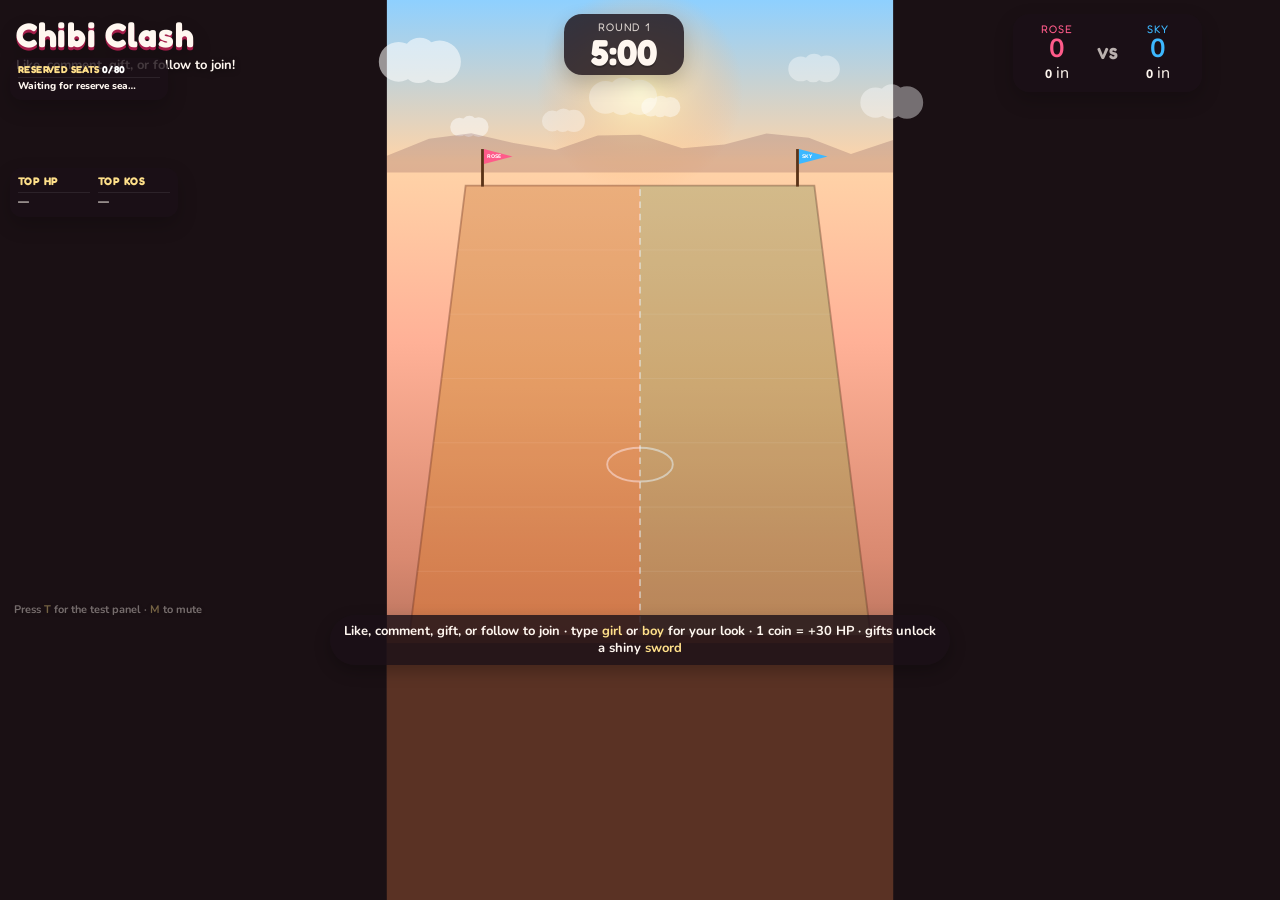
==== index.html @ cfa43401 "Add Chibi Clash static game at the repository root. Unpacked the finished browser game so index.html" ====
<!DOCTYPE html>
<html lang="en">
  <head>
    <meta charset="UTF-8" />
    <meta name="viewport" content="width=device-width, initial-scale=1" />
    <title>Chibi Clash — TikTok LIVE Arena</title>
    <link rel="preconnect" href="https://fonts.googleapis.com" />
    <link rel="preconnect" href="https://fonts.gstatic.com" crossorigin />
    <link href="https://fonts.googleapis.com/css2?family=Fredoka:wght@500;600;700&family=Nunito:wght@600;700;800&display=swap" rel="stylesheet" />
    <link rel="stylesheet" href="css/style.css" />
  </head>
  <body>
    <canvas id="game" aria-label="Chibi Clash arena"></canvas>

    <div id="hud">
      <header class="topbar">
        <div class="brand">
          <h1>Chibi Clash</h1>
          <p id="ticker">Like, comment, gift, or follow to join!</p>
        </div>
        <div class="timer-wrap">
          <div class="timer-label" id="timer-label">Round 1</div>
          <div class="timer" id="timer">5:00</div>
        </div>
        <div class="scores">
          <div class="score rose">
            <span class="label">Rose</span>
            <strong id="score-rose">0</strong>
            <em id="count-rose">0</em> in
          </div>
          <div class="vs">VS</div>
          <div class="score sky">
            <span class="label">Sky</span>
            <strong id="score-sky">0</strong>
            <em id="count-sky">0</em> in
          </div>
        </div>
      </header>

      <div class="sidecards">
      <aside class="leaderboard" id="leaderboard">
        <div class="lb-col">
          <h3>Top HP</h3>
          <ol id="lb-hp"></ol>
        </div>
        <div class="lb-col">
          <h3>Top KOs</h3>
          <ol id="lb-kos"></ol>
        </div>
      </aside>

      <aside class="queue-panel" id="queue-panel">
        <h3>Reserved seats <span id="queue-count">0/80</span></h3>
        <ol id="queue-names"></ol>
        <p class="seats-full" id="seats-full" hidden>Seats are full — thanks for watching! Please try again next round.</p>
      </aside>
      </div>

      <div class="howto">
        Like, comment, gift, or follow to join · type <b>girl</b> or <b>boy</b> for your look ·
        1 coin = +30 HP · gifts unlock a shiny <b>sword</b>
      </div>
      <div class="hotkey-hint">Press <b>T</b> for the test panel · <b>M</b> to mute</div>
    </div>

    <div id="winner" class="winner" hidden>
      <div class="winner-card">
        <p class="winner-kicker" id="winner-kicker">Round 1</p>
        <h2 id="winner-title">Rose wins!</h2>
        <p class="winner-reason" id="winner-reason">most survivors</p>
        <p class="winner-mvp" id="winner-mvp"></p>
        <p class="winner-next" id="winner-next">Next round in 8…</p>
      </div>
    </div>

    <aside id="panel" class="panel" hidden>
      <h2>Test / simulator</h2>
      <p class="ws-row">
        <span id="ws-status" data-state="idle">Connecting to TikFinity…</span>
      </p>

      <label class="row">
        <span>Volume</span>
        <input id="volume" type="range" min="0" max="100" value="70" />
      </label>
      <label class="row check">
        <input id="mute" type="checkbox" />
        <span>Mute sounds (M)</span>
      </label>

      <div class="btn-row">
        <button id="btn-sim-like" type="button">Fake like</button>
        <button id="btn-sim-follow" type="button">Fake follow</button>
      </div>
      <div class="btn-row">
        <button id="btn-sim-girl" type="button">Comment “girl”</button>
        <button id="btn-sim-boy" type="button">Comment “boy”</button>
      </div>
      <div class="btn-row">
        <button id="btn-sim-gift1" type="button">Gift 1 coin</button>
        <button id="btn-sim-gift10" type="button">Gift 10</button>
        <button id="btn-sim-gift100" type="button">Gift 100</button>
      </div>
      <div class="btn-row">
        <button id="btn-add-110" type="button">Add 110 viewers</button>
        <button id="btn-end-round" type="button">End round now</button>
      </div>
      <div class="btn-row">
        <button id="btn-clear" type="button" class="ghost">Clear arena</button>
      </div>

      <p class="hint">
        Toggle this panel with <b>T</b>. On stream, keep it closed (or use
        <code>?overlay=1</code>). Volume and mute are remembered.
        The game only listens to TikFinity — it never sends likes, comments, or gifts to TikTok.
      </p>
      <ul id="event-log" class="log"></ul>
    </aside>

    <script type="module" src="js/main.js"></script>
  </body>
</html>
---- css/style.css ----
:root {
  --rose: #ff5b8a;
  --rose-dark: #a51d4a;
  --sky: #3db8ff;
  --sky-dark: #155a96;
  --ink: #2a1c18;
  --panel: rgba(28, 16, 24, 0.82);
  --text: #fff7f0;
  /* TikTok comment overlay occupies about the bottom 25% and the right edge. */
  --tiktok-bottom: 25%;
  --tiktok-right: 78px;
}

* { box-sizing: border-box; }

html, body {
  margin: 0;
  padding: 0;
  width: 100%;
  height: 100%;
  overflow: hidden;
  background: #1a1014;
  color: var(--text);
  font-family: Nunito, "Trebuchet MS", "Segoe UI", sans-serif;
}

#game {
  display: block;
  width: 100%;
  height: 100%;
  position: absolute;
  inset: 0;
}

#hud {
  position: fixed;
  inset: 0;
  pointer-events: none;
  z-index: 2;
}

/* ---- Top bar: title, timer, scores (stays in the sky, above the floor) ---- */
.topbar {
  display: flex;
  justify-content: space-between;
  align-items: flex-start;
  padding: 14px var(--tiktok-right) 0 16px;
  gap: 10px;
}

.brand {
  max-width: 42%;
  min-width: 0;
}

.brand h1 {
  font-family: Fredoka, Nunito, sans-serif;
  font-size: 34px;
  margin: 0;
  letter-spacing: 0.02em;
  text-shadow: 0 3px 0 #a51d4a, 0 8px 18px rgba(0, 0, 0, 0.25);
}

.brand p {
  margin: 2px 0 0;
  font-weight: 700;
  font-size: 13px;
  line-height: 1.25;
  text-shadow: 0 2px 6px rgba(0, 0, 0, 0.45);
}

.timer-wrap {
  text-align: center;
  background: var(--panel);
  border-radius: 18px;
  padding: 6px 18px 5px;
  min-width: 120px;
  box-shadow: 0 8px 20px rgba(0, 0, 0, 0.2);
  flex-shrink: 0;
}

.timer-label {
  font-family: Fredoka, sans-serif;
  font-size: 11px;
  letter-spacing: 0.08em;
  text-transform: uppercase;
  opacity: 0.8;
}

.timer {
  font-family: Fredoka, Nunito, sans-serif;
  font-weight: 700;
  font-size: 36px;
  line-height: 1;
  text-shadow: 0 2px 0 rgba(0, 0, 0, 0.25);
}

.timer.warn { color: #ffe08a; }
.timer.urgent { color: #ff8aa0; }

.scores {
  display: flex;
  align-items: center;
  gap: 8px;
  background: var(--panel);
  border-radius: 16px;
  padding: 8px 12px;
  box-shadow: 0 8px 20px rgba(0, 0, 0, 0.2);
  flex-shrink: 0;
}

.score { text-align: center; min-width: 64px; }

.score .label {
  display: block;
  font-family: Fredoka, sans-serif;
  font-size: 11px;
  letter-spacing: 0.08em;
  text-transform: uppercase;
}

.score strong { display: block; font-size: 26px; line-height: 1; }
.score em { font-style: normal; font-weight: 800; font-size: 12px; }
.score.rose .label, .score.rose strong { color: var(--rose); }
.score.sky .label, .score.sky strong { color: var(--sky); }
.vs { font-family: Fredoka, sans-serif; font-weight: 700; opacity: 0.7; }

/* Compact left-side cards — do not cover the midfield or the right edge. */
.sidecards {
  position: fixed;
  left: 10px;
  top: 168px;
  display: flex;
  flex-direction: column;
  gap: 6px;
  width: 168px;
  z-index: 2;
}

.leaderboard, .queue-panel {
  position: static;
  width: auto;
  min-width: 0;
  background: var(--panel);
  border-radius: 12px;
  padding: 6px 8px 7px;
  box-shadow: 0 8px 20px rgba(0, 0, 0, 0.2);
}
.queue-panel {
  position: fixed;
  left: 10px;
  top: 58px;
  width: 158px;
  padding: 5px 8px 6px;
  z-index: 3;
}

.leaderboard { display: flex; gap: 8px; }
.lb-col { min-width: 0; flex: 1; }

.lb-col h3, .queue-panel h3 {
  margin: 0 0 4px;
  font-family: Fredoka, sans-serif;
  font-size: 11px;
  letter-spacing: 0.04em;
  text-transform: uppercase;
  color: #ffe08a;
}

.leaderboard ol, .queue-panel ol {
  list-style: none;
  margin: 0;
  padding: 0;
  font-size: 11px;
  font-weight: 800;
}

.leaderboard li, .queue-panel li {
  display: flex;
  justify-content: space-between;
  gap: 6px;
  padding: 1px 0;
  border-top: 1px solid rgba(255, 255, 255, 0.08);
}

.leaderboard .nm, .queue-panel .nm {
  overflow: hidden;
  text-overflow: ellipsis;
  white-space: nowrap;
  max-width: 118px;
}
.queue-panel ol { font-size: 10px; }
.queue-panel h3 { font-size: 10px; margin: 0 0 2px; }

.leaderboard .stat { color: #bbf7d0; }
.leaderboard .ko { color: #fecdd3; }
.queue-panel h3 span { color: #fff; }

.seats-full {
  margin: 6px 0 0;
  font-size: 11px;
  font-weight: 800;
  line-height: 1.3;
  color: #ffe08a;
}

/* Join hint sits just above TikTok's comment overlay (~bottom 25%). */
.howto {
  position: absolute;
  left: 50%;
  bottom: calc(var(--tiktok-bottom) + 10px);
  transform: translateX(-50%);
  background: var(--panel);
  padding: 8px 14px;
  border-radius: 999px;
  font-size: 13px;
  font-weight: 700;
  text-align: center;
  line-height: 1.3;
  width: min(620px, 70%);
  white-space: normal;
  box-shadow: 0 6px 16px rgba(0, 0, 0, 0.25);
}

.howto b { color: #ffe08a; }

.hotkey-hint {
  position: absolute;
  left: 14px;
  bottom: calc(var(--tiktok-bottom) + 58px);
  font-size: 11px;
  font-weight: 700;
  opacity: 0.4;
  text-shadow: 0 1px 4px rgba(0, 0, 0, 0.5);
}

.hotkey-hint b { color: #ffe08a; }

/* Winner card is centered in the fight area, not in the comment zone. */
.winner {
  position: absolute;
  left: 0;
  right: var(--tiktok-right);
  top: 0;
  height: 75%;
  z-index: 4;
  display: flex;
  align-items: center;
  justify-content: center;
  background: linear-gradient(to bottom, rgba(16, 8, 14, 0.28), rgba(16, 8, 14, 0.08) 80%, transparent);
  pointer-events: none;
}

.winner[hidden] { display: none !important; }

.winner-card {
  text-align: center;
  background: rgba(28, 16, 24, 0.94);
  border-radius: 22px;
  padding: 22px 28px 20px;
  width: min(520px, 86%);
  box-shadow: 0 20px 50px rgba(0, 0, 0, 0.4);
  border: 3px solid rgba(255, 224, 138, 0.5);
}

.winner-kicker {
  margin: 0;
  letter-spacing: 0.12em;
  text-transform: uppercase;
  font-size: 12px;
  font-weight: 800;
  color: #ffe08a;
}

.winner-card h2 {
  font-family: Fredoka, sans-serif;
  font-size: 48px;
  margin: 6px 0 8px;
  line-height: 1;
}

.winner-card.rose h2 { color: var(--rose); }
.winner-card.sky h2 { color: var(--sky); }
.winner-card.draw h2 { color: #ffe08a; }
.winner-reason, .winner-mvp, .winner-next { margin: 4px 0; font-weight: 800; font-size: 14px; }
.winner-next { opacity: 0.85; margin-top: 10px; }

/* Test panel: left side, above the comment zone. Hidden until T. */
.panel {
  display: none;
  position: absolute;
  left: 12px;
  right: auto;
  top: 210px;
  width: 260px;
  max-height: 48%;
  background: var(--panel);
  color: var(--text);
  border-radius: 16px;
  padding: 14px 16px 16px;
  z-index: 5;
  pointer-events: auto;
  backdrop-filter: blur(8px);
  box-shadow: 0 12px 30px rgba(0, 0, 0, 0.28);
  overflow: auto;
}

body.show-test .panel { display: block; }
body.overlay .panel { display: none; }
body.overlay.show-test .panel { display: block; }
body.overlay .hotkey-hint { opacity: 0.28; }

.panel h2 {
  font-family: Fredoka, sans-serif;
  font-size: 18px;
  margin: 0 0 8px;
}

.ws-row { margin: 0 0 10px; font-size: 13px; font-weight: 700; }
#ws-status[data-state="connected"] { color: #86efac; }
#ws-status[data-state="connecting"],
#ws-status[data-state="reconnecting"] { color: #fde68a; }
#ws-status[data-state="error"],
#ws-status[data-state="idle"] { color: #fca5a5; }

.row {
  display: flex;
  align-items: center;
  justify-content: space-between;
  gap: 8px;
  margin: 6px 0;
  font-size: 13px;
  font-weight: 700;
}

.row input[type="range"] { width: 140px; }
.row.check { justify-content: flex-start; }

.btn-row {
  display: flex;
  flex-wrap: wrap;
  gap: 6px;
  margin-top: 8px;
}

button {
  font-family: inherit;
  font-weight: 800;
  font-size: 12px;
  border: none;
  border-radius: 999px;
  padding: 7px 10px;
  background: #fff;
  color: var(--ink);
  cursor: pointer;
}

button.ghost {
  background: transparent;
  color: #fff;
  box-shadow: inset 0 0 0 2px rgba(255, 255, 255, 0.35);
}

button:hover { filter: brightness(1.06); }

.hint {
  font-size: 11px;
  line-height: 1.4;
  opacity: 0.8;
  margin: 10px 0 6px;
}

.hint code {
  background: rgba(255, 255, 255, 0.12);
  padding: 1px 4px;
  border-radius: 4px;
}

.log {
  list-style: none;
  margin: 8px 0 0;
  padding: 0;
  font-size: 11px;
  max-height: 120px;
  overflow: auto;
}

.log li {
  padding: 3px 0;
  border-top: 1px solid rgba(255, 255, 255, 0.08);
}

/* ---- 16:9 optional layout (?landscape=1) ---- */
body.landscape {
  --tiktok-bottom: 6%;
  --tiktok-right: 20px;
}

body.landscape .brand { max-width: none; }
body.landscape .brand h1 { font-size: 42px; }
body.landscape .brand p { font-size: 16px; }
body.landscape .timer { font-size: 40px; }
body.landscape .score { min-width: 88px; }
body.landscape .score strong { font-size: 32px; }
body.landscape .sidecards {
  top: 118px;
  width: 240px;
  flex-direction: column;
}
body.landscape .howto {
  width: auto;
  max-width: 90%;
  white-space: nowrap;
  font-size: 15px;
  padding: 10px 18px;
}
body.landscape .hotkey-hint { left: auto; right: 20px; bottom: 16px; }
body.landscape .winner { right: 0; height: 100%; }
body.landscape .winner-card h2 { font-size: 64px; }
body.landscape .panel { left: auto; right: 18px; top: 110px; max-height: calc(100vh - 130px); }

body.results-on .howto,
body.results-on .hotkey-hint,
body.results-on .hint {
  display: none !important;
}
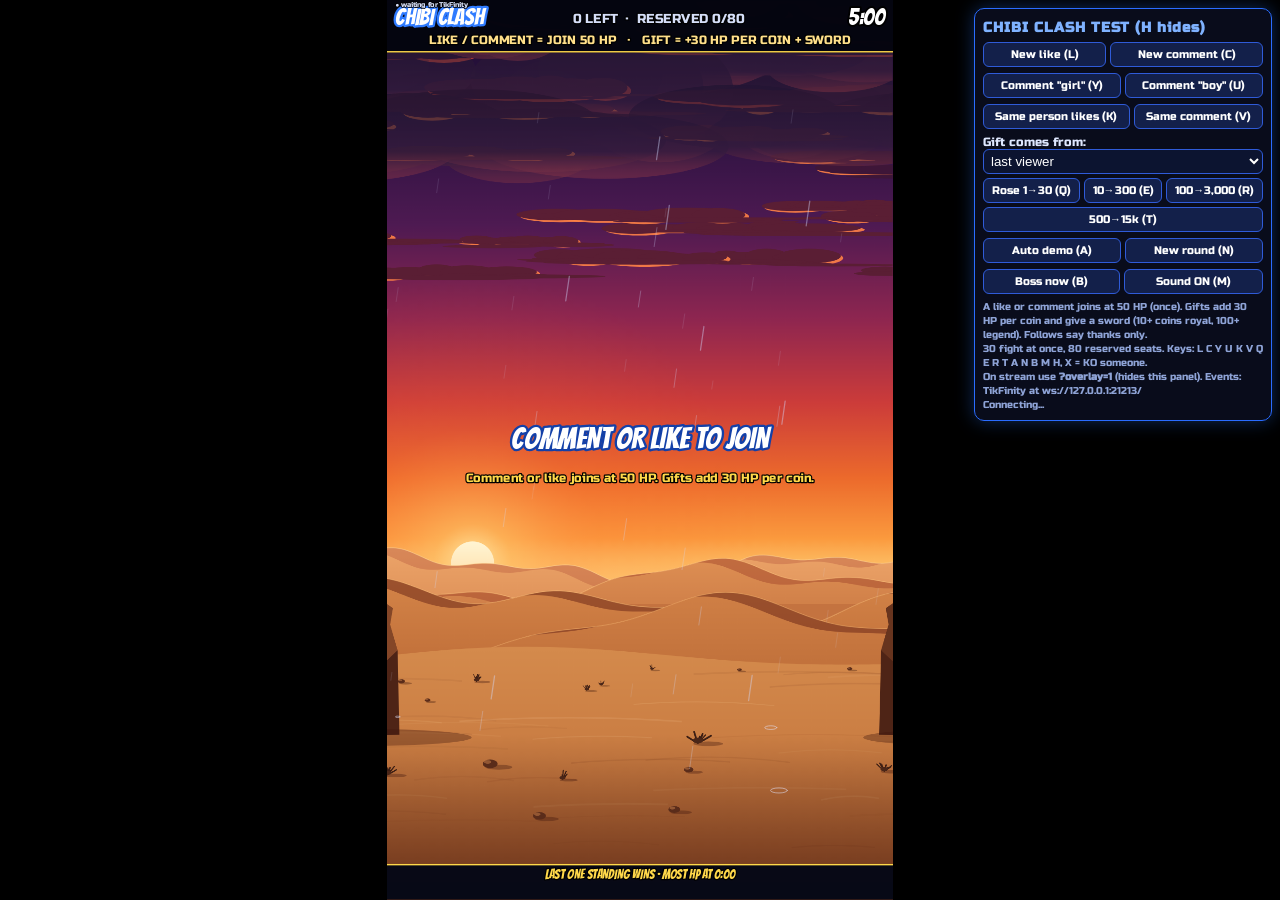
==== commit 50678ac2: "Replace with Clash Live split-arena version Co-authored-by: aamirshahzad03414587-ops <aamirshahzad03" ====
--- a/index.html
+++ b/index.html
@@ -1,122 +1,105 @@
 <!DOCTYPE html>
 <html lang="en">
-  <head>
-    <meta charset="UTF-8" />
-    <meta name="viewport" content="width=device-width, initial-scale=1" />
-    <title>Chibi Clash — TikTok LIVE Arena</title>
-    <link rel="preconnect" href="https://fonts.googleapis.com" />
-    <link rel="preconnect" href="https://fonts.gstatic.com" crossorigin />
-    <link href="https://fonts.googleapis.com/css2?family=Fredoka:wght@500;600;700&family=Nunito:wght@600;700;800&display=swap" rel="stylesheet" />
-    <link rel="stylesheet" href="css/style.css" />
-  </head>
-  <body>
-    <canvas id="game" aria-label="Chibi Clash arena"></canvas>
-
-    <div id="hud">
-      <header class="topbar">
-        <div class="brand">
-          <h1>Chibi Clash</h1>
-          <p id="ticker">Like, comment, gift, or follow to join!</p>
-        </div>
-        <div class="timer-wrap">
-          <div class="timer-label" id="timer-label">Round 1</div>
-          <div class="timer" id="timer">5:00</div>
-        </div>
-        <div class="scores">
-          <div class="score rose">
-            <span class="label">Rose</span>
-            <strong id="score-rose">0</strong>
-            <em id="count-rose">0</em> in
-          </div>
-          <div class="vs">VS</div>
-          <div class="score sky">
-            <span class="label">Sky</span>
-            <strong id="score-sky">0</strong>
-            <em id="count-sky">0</em> in
-          </div>
-        </div>
-      </header>
-
-      <div class="sidecards">
-      <aside class="leaderboard" id="leaderboard">
-        <div class="lb-col">
-          <h3>Top HP</h3>
-          <ol id="lb-hp"></ol>
-        </div>
-        <div class="lb-col">
-          <h3>Top KOs</h3>
-          <ol id="lb-kos"></ol>
-        </div>
-      </aside>
-
-      <aside class="queue-panel" id="queue-panel">
-        <h3>Reserved seats <span id="queue-count">0/80</span></h3>
-        <ol id="queue-names"></ol>
-        <p class="seats-full" id="seats-full" hidden>Seats are full — thanks for watching! Please try again next round.</p>
-      </aside>
-      </div>
-
-      <div class="howto">
-        Like, comment, gift, or follow to join · type <b>girl</b> or <b>boy</b> for your look ·
-        1 coin = +30 HP · gifts unlock a shiny <b>sword</b>
-      </div>
-      <div class="hotkey-hint">Press <b>T</b> for the test panel · <b>M</b> to mute</div>
-    </div>
-
-    <div id="winner" class="winner" hidden>
-      <div class="winner-card">
-        <p class="winner-kicker" id="winner-kicker">Round 1</p>
-        <h2 id="winner-title">Rose wins!</h2>
-        <p class="winner-reason" id="winner-reason">most survivors</p>
-        <p class="winner-mvp" id="winner-mvp"></p>
-        <p class="winner-next" id="winner-next">Next round in 8…</p>
-      </div>
-    </div>
-
-    <aside id="panel" class="panel" hidden>
-      <h2>Test / simulator</h2>
-      <p class="ws-row">
-        <span id="ws-status" data-state="idle">Connecting to TikFinity…</span>
-      </p>
-
-      <label class="row">
-        <span>Volume</span>
-        <input id="volume" type="range" min="0" max="100" value="70" />
-      </label>
-      <label class="row check">
-        <input id="mute" type="checkbox" />
-        <span>Mute sounds (M)</span>
-      </label>
-
-      <div class="btn-row">
-        <button id="btn-sim-like" type="button">Fake like</button>
-        <button id="btn-sim-follow" type="button">Fake follow</button>
-      </div>
-      <div class="btn-row">
-        <button id="btn-sim-girl" type="button">Comment “girl”</button>
-        <button id="btn-sim-boy" type="button">Comment “boy”</button>
-      </div>
-      <div class="btn-row">
-        <button id="btn-sim-gift1" type="button">Gift 1 coin</button>
-        <button id="btn-sim-gift10" type="button">Gift 10</button>
-        <button id="btn-sim-gift100" type="button">Gift 100</button>
-      </div>
-      <div class="btn-row">
-        <button id="btn-add-110" type="button">Add 110 viewers</button>
-        <button id="btn-end-round" type="button">End round now</button>
-      </div>
-      <div class="btn-row">
-        <button id="btn-clear" type="button" class="ghost">Clear arena</button>
-      </div>
-
-      <p class="hint">
-        Toggle this panel with <b>T</b>. On stream, keep it closed (or use
-        <code>?overlay=1</code>). Volume and mute are remembered.
-        The game only listens to TikFinity — it never sends likes, comments, or gifts to TikTok.
-      </p>
-      <ul id="event-log" class="log"></ul>
-    </aside>
-
-    <script type="module" src="js/main.js"></script>
-  </body>
+<head>
+<meta charset="utf-8">
+<title>CHIBI CLASH</title>
+<meta name="viewport" content="width=device-width, initial-scale=1, maximum-scale=1, user-scalable=no, viewport-fit=cover">
+<meta name="theme-color" content="#05060d">
+<meta name="mobile-web-app-capable" content="yes">
+<meta name="apple-mobile-web-app-capable" content="yes">
+<meta name="apple-mobile-web-app-status-bar-style" content="black-translucent">
+<script>
+  // tiny visible error line: if anything breaks (even a script the browser can't read) it shows at the bottom
+  (function () {
+    var shown = 0;
+    window.__sfErr = function (msg) {
+      if (shown++ > 3) return;
+      var el = document.getElementById('errLine');
+      if (!el) { el = document.createElement('div'); el.id = 'errLine'; (document.body || document.documentElement).appendChild(el); }
+      el.textContent = '! ' + String(msg).slice(0, 160);
+    };
+    window.addEventListener('error', function (e) { if (e && e.message) window.__sfErr(e.message + (e.filename ? ' (' + String(e.filename).split('/').pop() + ':' + e.lineno + ')' : '')); });
+    window.addEventListener('unhandledrejection', function (e) { var r = e && e.reason; window.__sfErr('promise: ' + (r && r.message ? r.message : r)); });
+  })();
+</script>
+<link rel="icon" type="image/png" sizes="192x192" href="icons/icon-192.png">
+<link rel="apple-touch-icon" sizes="180x180" href="icons/apple-touch-icon.png">
+<link rel="preload" href="fonts/Bangers-Regular.ttf" as="font" type="font/ttf" crossorigin>
+<link rel="preload" href="fonts/RussoOne-Regular.ttf" as="font" type="font/ttf" crossorigin>
+<style>
+  @font-face { font-family: 'Bangers'; src: url('fonts/Bangers-Regular.ttf'); }
+  @font-face { font-family: 'Russo'; src: url('fonts/RussoOne-Regular.ttf'); }
+  html, body { margin: 0; height: 100%; background: #000; overflow: hidden; font-family: 'Russo', Arial, sans-serif;
+               touch-action: none; overscroll-behavior: none; -webkit-user-select: none; user-select: none; -webkit-tap-highlight-color: transparent; }
+  #wrap { position: fixed; left: 0; top: 0; right: 0; bottom: 0; display: flex; align-items: center; justify-content: center; background: #000; }
+  /* game.js sets the canvas to a real 9:16 box. The page stays black around it. Never stretch. */
+  canvas { background: #05060d; display: block; image-rendering: auto; }
+  #tap { position: fixed; left: 0; top: 0; right: 0; bottom: 0; padding: env(safe-area-inset-top) 4vw env(safe-area-inset-bottom); z-index: 20; display: flex; align-items: center; justify-content: center; flex-direction: column;
+         background: radial-gradient(ellipse at center, rgba(20,10,30,.55), rgba(0,0,0,.88)); cursor: pointer; text-align: center; }
+  #tap .t1 { font: 15vmin/1 'Bangers', Impact, sans-serif; letter-spacing: .04em; color: #fff;
+             text-shadow: 0 0 .25em #ff8a3d, 0 .06em 0 #000; animation: pulse 1.2s ease-in-out infinite; }
+  #tap .t2 { margin-top: 3vmin; font: 4.2vmin 'Russo', Arial, sans-serif; color: #ffd9b0; opacity: .9; }
+  #tap .men { font: 13vmin/1 'Bangers', Impact, sans-serif; margin-bottom: 4vmin; }
+  #tap .men b { color: #fff; text-shadow: 0 0 .2em #fff; } #tap .men i { font-style: normal; color: #0b0a0c; text-shadow: 0 0 .2em #ff3020; }
+  @keyframes pulse { 0%,100% { transform: scale(1); } 50% { transform: scale(1.08); } }
+  #fsHint { position: fixed; left: 50%; bottom: calc(14px + env(safe-area-inset-bottom)); transform: translateX(-50%); z-index: 15;
+            background: rgba(0,0,0,.72); color: #fff; border: 1px solid rgba(255,255,255,.35); border-radius: 999px;
+            padding: 8px 16px; font: 13px 'Russo', Arial, sans-serif; white-space: nowrap; cursor: pointer; }
+  #tap .ios { display: block; margin: 5vmin auto 0; max-width: 80vw; font: 3.6vmin/1.45 'Russo', Arial, sans-serif; color: #fff; opacity: .85; }
+  #tap .ios b { color: #ffd84a; }
+  #nameBox { margin-top: 6vmin; text-align: center; font: 3.6vmin 'Russo', Arial, sans-serif; color: #fff; }
+  #nameBox div { margin-top: 2vmin; display: flex; gap: 2vmin; justify-content: center; }
+  #nameBox input { width: 52vmin; font: 16px 'Russo', Arial, sans-serif; padding: 2.2vmin 3vmin; border-radius: 2vmin; border: 2px solid #ffd84a; background: rgba(0,0,0,.6); color: #fff; }
+  #nameBox button { font: 16px 'Russo', Arial, sans-serif; padding: 0 4vmin; border-radius: 2vmin; border: 0; background: #ffd84a; color: #111; }
+  #nameBox small { display: block; margin-top: 2vmin; opacity: .7; font-size: 3vmin; }
+  /* small corner badge, only while iOS has taken the sound away (e.g. right after going LIVE) */
+  #sndBadge { position: fixed; right: calc(8px + env(safe-area-inset-right)); bottom: calc(16px + env(safe-area-inset-bottom)); z-index: 25;
+              background: rgba(0,0,0,.68); color: #fff; border: 1px solid rgba(255,216,74,.7); border-radius: 999px; padding: 6px 12px;
+              font: 12px 'Russo', Arial, sans-serif; white-space: nowrap; cursor: pointer; animation: pulse 1.6s ease-in-out infinite; }
+  #tap.hidden, #fsHint.hidden, #nameBox.hidden, #sndBadge.hidden { display: none; }
+  #errLine { position: fixed; left: 4px; bottom: calc(2px + env(safe-area-inset-bottom)); z-index: 30; max-width: 96vw; overflow: hidden; white-space: nowrap;
+             text-overflow: ellipsis; font: 10px/1.3 monospace; color: #ff8080; background: rgba(0,0,0,.6); padding: 1px 4px; pointer-events: none; }
+  #sim { position: fixed; top: 8px; right: 8px; width: 280px; max-height: calc(100vh - 16px); overflow-y: auto;
+         background: rgba(10,14,30,.92); border: 1px solid #2a6cff; border-radius: 10px; padding: 8px; color: #dfe8ff; font-size: 12px; z-index: 5;
+         box-shadow: 0 0 18px rgba(40,120,255,.35); }
+  #sim.hidden { display: none; }
+  #sim { touch-action: pan-y; -webkit-user-select: auto; user-select: auto; }
+  #sim h3 { margin: 2px 0 6px; font-size: 14px; color: #7fb2ff; letter-spacing: 1px; }
+  #sim .row { display: flex; flex-wrap: wrap; gap: 4px; margin-bottom: 6px; }
+  #sim button { flex: 1 1 auto; background: #13204a; color: #fff; border: 1px solid #2f5bd8; border-radius: 6px; padding: 5px 6px;
+                font: 11px 'Russo', Arial, sans-serif; cursor: pointer; }
+  #sim button:hover { background: #1d3270; }
+  #sim button.on { background: #1f8a3b; border-color: #3fdc6a; }
+  #sim .b0 { background: #111; border-color: #888; } #sim .b1 { background: #eee; color: #000; } #sim .b2 { background: #b11; border-color: #f55; }
+  #sim small { color: #8ea3d6; display: block; margin-top: 4px; line-height: 1.4; }
+  #sim select { width: 100%; margin-bottom: 4px; background: #0c1430; color: #fff; border: 1px solid #2f5bd8; border-radius: 6px; padding: 3px; }
+</style>
+</head>
+<body>
+<div id="wrap"><canvas id="c" width="1080" height="1920"></canvas></div>
+<div id="sim">
+  <h3>CHIBI CLASH TEST (H hides)</h3>
+  <div class="row"><button id="likeBtn">New like (L)</button><button id="commentBtn">New comment (C)</button></div>
+  <div class="row"><button id="girlBtn">Comment "girl" (Y)</button><button id="boyBtn">Comment "boy" (U)</button></div>
+  <div class="row"><button id="likeAgainBtn">Same person likes (K)</button><button id="commentAgainBtn">Same comment (V)</button></div>
+  <div>Gift comes from:</div>
+  <select id="simWho">
+    <option value="last">last viewer</option>
+    <option value="new">a new viewer</option>
+    <option value="rand">someone already in</option>
+  </select>
+  <div class="row" id="giftBtns"></div>
+  <div class="row"><button id="autoBtn">Auto demo (A)</button><button id="newRoundBtn">New round (N)</button></div>
+  <div class="row"><button id="bossBtn">Boss now (B)</button><button id="soundBtn">Sound (M)</button></div>
+  <small>A like or comment joins at 50 HP (once). Gifts add 30 HP per coin and give a sword (10+ coins royal, 100+ legend). Follows say thanks only.<br>
+  30 fight at once, 80 reserved seats. Keys: L C Y U K V Q E R T A N B M H, X = KO someone.<br>
+  On stream use <b>?overlay=1</b> (hides this panel). Events: TikFinity at ws://127.0.0.1:21213/<br>
+  <span id="liveInfo">-</span></small>
+</div>
+<audio id="ref-audio" autoplay playsinline preload="auto" style="position:fixed;left:0;top:0;width:1px;height:1px;opacity:0;pointer-events:none"></audio>
+<script src="gender.js"></script>
+<script src="chibi.js"></script>
+<script src="live.js"></script>
+<script src="game.js"></script>
+</body>
 </html>
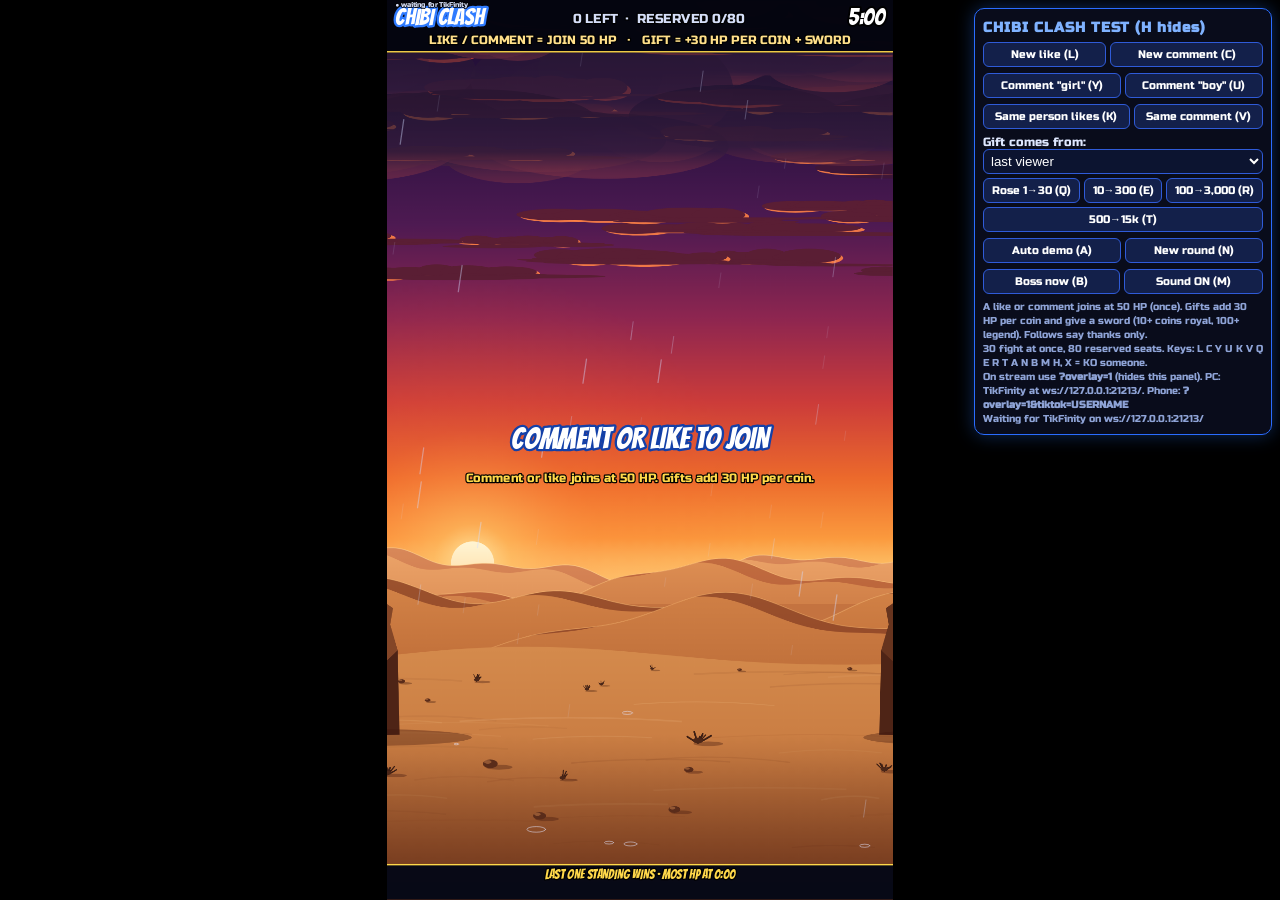
==== commit 472f7b3f: "Phone mode: ?tiktok=USERNAME connects via server bridge; phone layout Co-authored-by: aamirshahzad03" ====
--- a/index.html
+++ b/index.html
@@ -29,7 +29,7 @@
 <style>
   @font-face { font-family: 'Bangers'; src: url('fonts/Bangers-Regular.ttf'); }
   @font-face { font-family: 'Russo'; src: url('fonts/RussoOne-Regular.ttf'); }
-  html, body { margin: 0; height: 100%; background: #000; overflow: hidden; font-family: 'Russo', Arial, sans-serif;
+  html, body { margin: 0; width: 100%; height: 100%; height: 100dvh; background: #000; overflow: hidden; font-family: 'Russo', Arial, sans-serif;
                touch-action: none; overscroll-behavior: none; -webkit-user-select: none; user-select: none; -webkit-tap-highlight-color: transparent; }
   #wrap { position: fixed; left: 0; top: 0; right: 0; bottom: 0; display: flex; align-items: center; justify-content: center; background: #000; }
   /* game.js sets the canvas to a real 9:16 box. The page stays black around it. Never stretch. */
@@ -73,6 +73,16 @@
   #sim .b0 { background: #111; border-color: #888; } #sim .b1 { background: #eee; color: #000; } #sim .b2 { background: #b11; border-color: #f55; }
   #sim small { color: #8ea3d6; display: block; margin-top: 4px; line-height: 1.4; }
   #sim select { width: 100%; margin-bottom: 4px; background: #0c1430; color: #fff; border: 1px solid #2f5bd8; border-radius: 6px; padding: 3px; }
+  /* phone-mode status: test mode only (hidden when ?overlay=1) */
+  #ttStatus { position: fixed; left: 50%; top: calc(8px + env(safe-area-inset-top)); transform: translateX(-50%);
+              z-index: 8; max-width: 90vw; overflow: hidden; text-overflow: ellipsis; white-space: nowrap;
+              background: rgba(0,0,0,.62); color: #dfe8ff; border: 1px solid rgba(255,255,255,.2); border-radius: 999px;
+              padding: 4px 12px; font: 11px 'Russo', Arial, sans-serif; pointer-events: none; }
+  #ttStatus.hidden { display: none; }
+  @media (max-width: 700px) {
+    #sim { left: 8px; right: 8px; top: auto; bottom: calc(8px + env(safe-area-inset-bottom)); width: auto;
+           max-height: 42vh; }
+  }
 </style>
 </head>
 <body>
@@ -93,9 +103,10 @@
   <div class="row"><button id="bossBtn">Boss now (B)</button><button id="soundBtn">Sound (M)</button></div>
   <small>A like or comment joins at 50 HP (once). Gifts add 30 HP per coin and give a sword (10+ coins royal, 100+ legend). Follows say thanks only.<br>
   30 fight at once, 80 reserved seats. Keys: L C Y U K V Q E R T A N B M H, X = KO someone.<br>
-  On stream use <b>?overlay=1</b> (hides this panel). Events: TikFinity at ws://127.0.0.1:21213/<br>
+  On stream use <b>?overlay=1</b> (hides this panel). PC: TikFinity at ws://127.0.0.1:21213/. Phone: <b>?overlay=1&amp;tiktok=USERNAME</b><br>
   <span id="liveInfo">-</span></small>
 </div>
+<div id="ttStatus" class="hidden"></div>
 <audio id="ref-audio" autoplay playsinline preload="auto" style="position:fixed;left:0;top:0;width:1px;height:1px;opacity:0;pointer-events:none"></audio>
 <script src="gender.js"></script>
 <script src="chibi.js"></script>
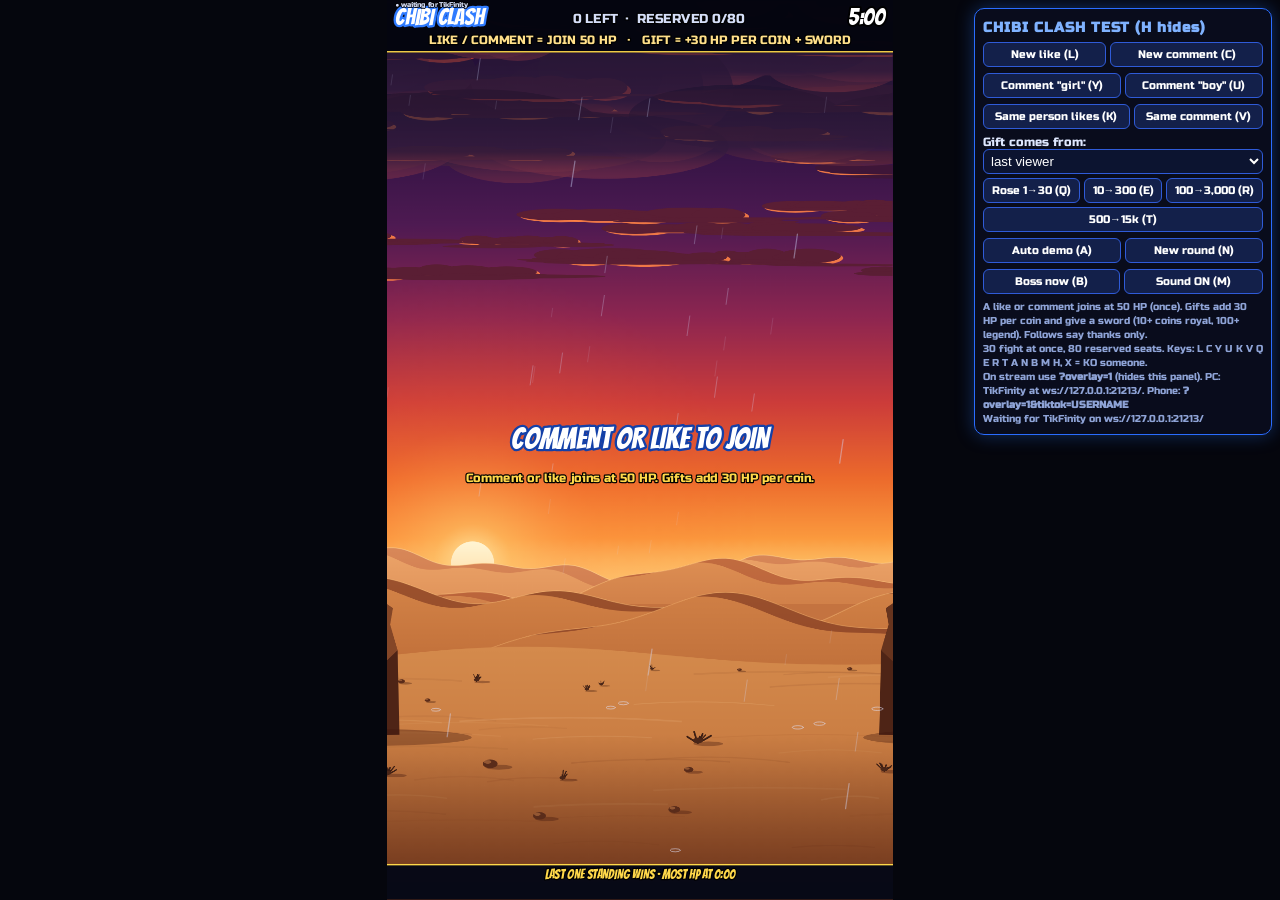
==== commit c8c0e7a7: "Phone: canvas fills the fitted 9:16 box; navy page background Co-authored-by: aamirshahzad03414587-o" ====
--- a/index.html
+++ b/index.html
@@ -31,7 +31,7 @@
   @font-face { font-family: 'Russo'; src: url('fonts/RussoOne-Regular.ttf'); }
   html, body { margin: 0; width: 100%; height: 100%; height: 100dvh; background: #000; overflow: hidden; font-family: 'Russo', Arial, sans-serif;
                touch-action: none; overscroll-behavior: none; -webkit-user-select: none; user-select: none; -webkit-tap-highlight-color: transparent; }
-  #wrap { position: fixed; left: 0; top: 0; right: 0; bottom: 0; display: flex; align-items: center; justify-content: center; background: #000; }
+  #wrap { position: fixed; left: 0; top: 0; right: 0; bottom: 0; display: flex; align-items: center; justify-content: center; background: #05060d; }
   /* game.js sets the canvas to a real 9:16 box. The page stays black around it. Never stretch. */
   canvas { background: #05060d; display: block; image-rendering: auto; }
   #tap { position: fixed; left: 0; top: 0; right: 0; bottom: 0; padding: env(safe-area-inset-top) 4vw env(safe-area-inset-bottom); z-index: 20; display: flex; align-items: center; justify-content: center; flex-direction: column;
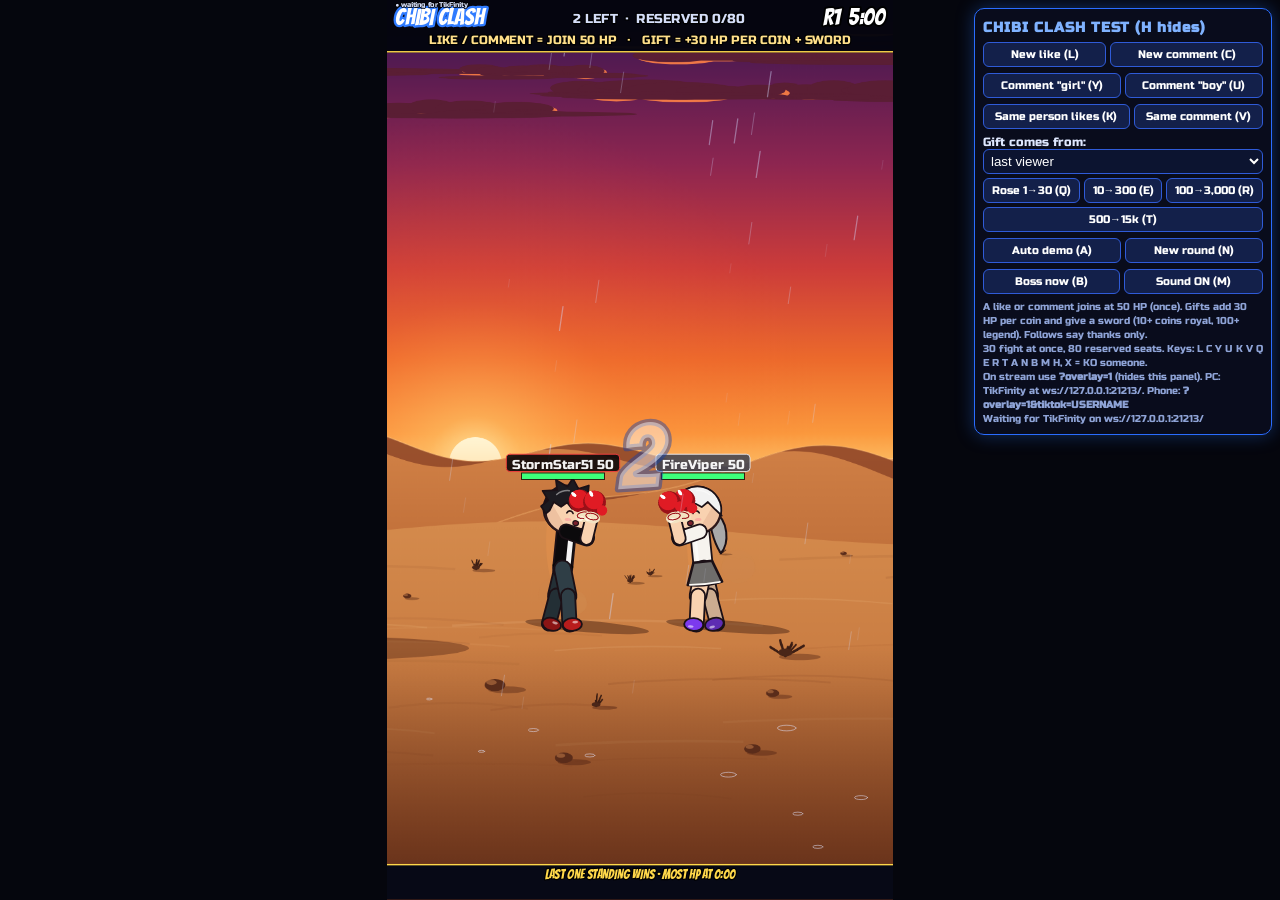
==== commit 1fbb60f3: "Always 2 fighters: auto-bots + viewer profile photo faces (autobot-v1) Co-authored-by: aamirshahzad0" ====
--- a/index.html
+++ b/index.html
@@ -3,6 +3,7 @@
 <head>
 <meta charset="utf-8">
 <title>CHIBI CLASH</title>
+<!-- autobot-v1: always 2 fighters, viewer DP faces -->
 <meta name="viewport" content="width=device-width, initial-scale=1, maximum-scale=1, user-scalable=no, viewport-fit=cover">
 <meta name="theme-color" content="#05060d">
 <meta name="mobile-web-app-capable" content="yes">
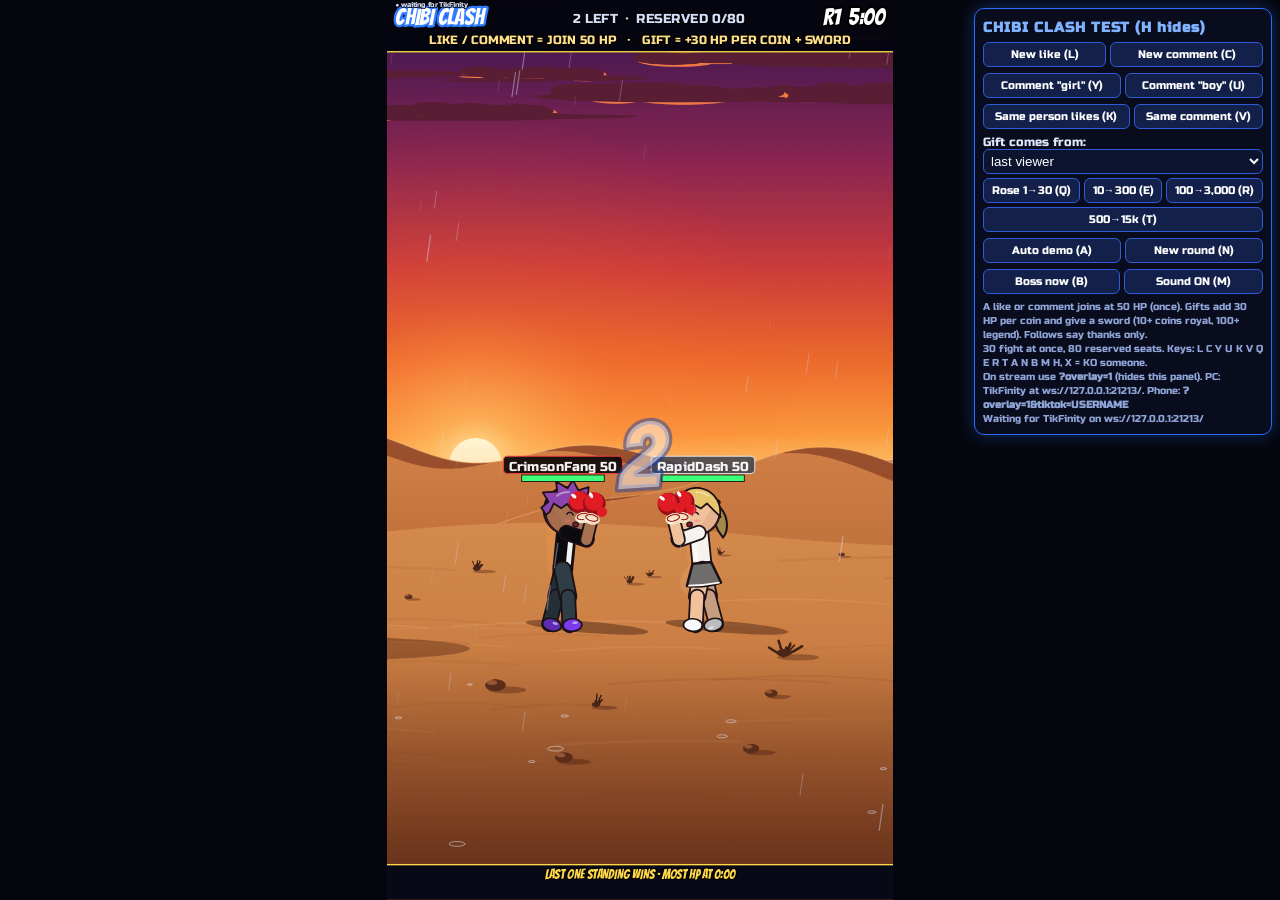
==== commit 116104c6: "Results screen 3s, half damage for longer fights (autobot-v2) Co-authored-by: aamirshahzad03414587-o" ====
--- a/index.html
+++ b/index.html
@@ -3,7 +3,7 @@
 <head>
 <meta charset="utf-8">
 <title>CHIBI CLASH</title>
-<!-- autobot-v1: always 2 fighters, viewer DP faces -->
+<!-- autobot-v2: always 2 fighters, viewer DP faces -->
 <meta name="viewport" content="width=device-width, initial-scale=1, maximum-scale=1, user-scalable=no, viewport-fit=cover">
 <meta name="theme-color" content="#05060d">
 <meta name="mobile-web-app-capable" content="yes">
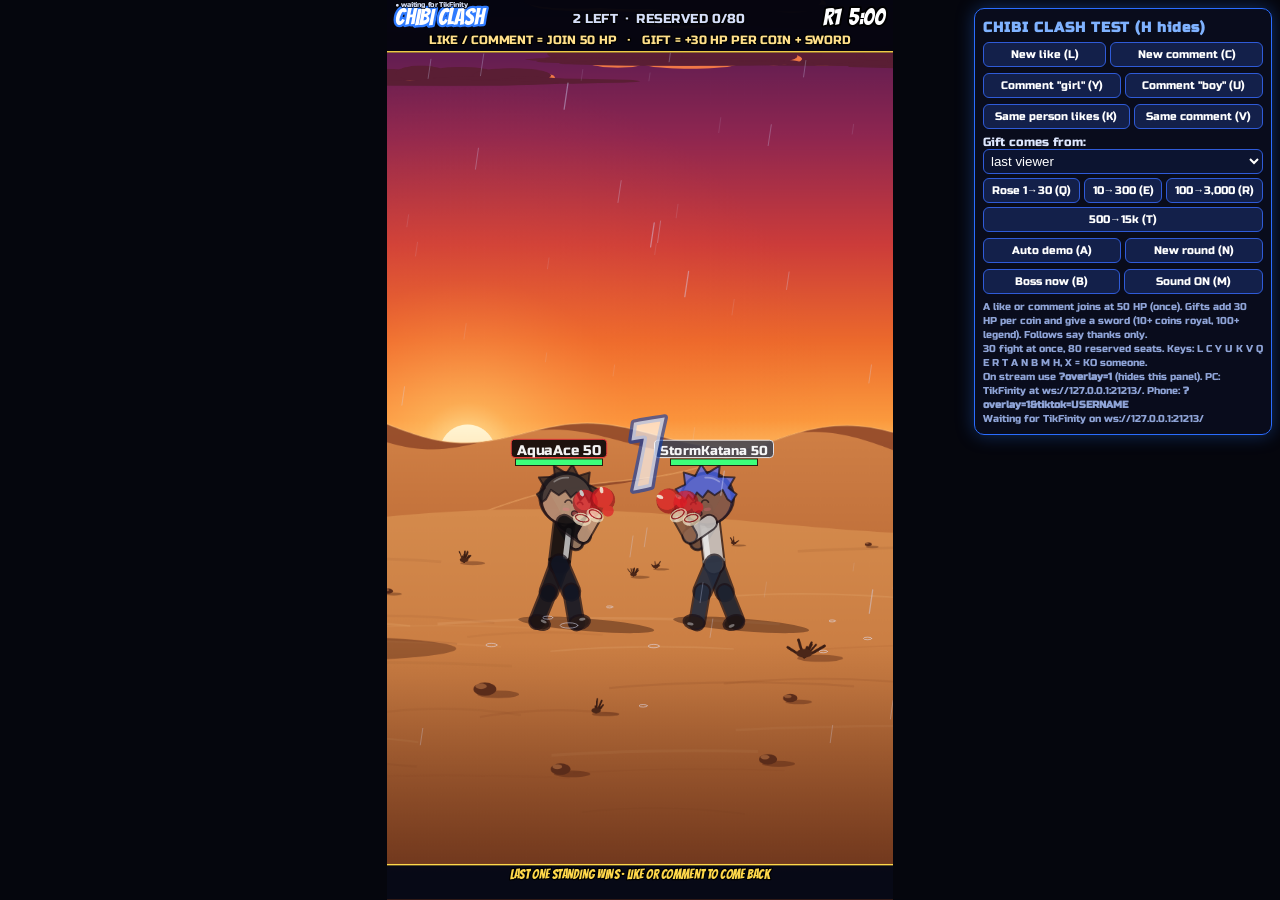
==== commit 74a0c637: "Winner victory dance + mid-round rejoin in both games (autobot-v3) Co-authored-by: aamirshahzad03414" ====
--- a/index.html
+++ b/index.html
@@ -3,7 +3,7 @@
 <head>
 <meta charset="utf-8">
 <title>CHIBI CLASH</title>
-<!-- autobot-v2: always 2 fighters, viewer DP faces -->
+<!-- autobot-v3: always 2 fighters, viewer DP faces, winner dance, mid-round rejoin -->
 <meta name="viewport" content="width=device-width, initial-scale=1, maximum-scale=1, user-scalable=no, viewport-fit=cover">
 <meta name="theme-color" content="#05060d">
 <meta name="mobile-web-app-capable" content="yes">
@@ -112,6 +112,6 @@
 <script src="gender.js"></script>
 <script src="chibi.js"></script>
 <script src="live.js"></script>
-<script src="game.js"></script>
+<script src="game.js?v=autobot-v3"></script>
 </body>
 </html>
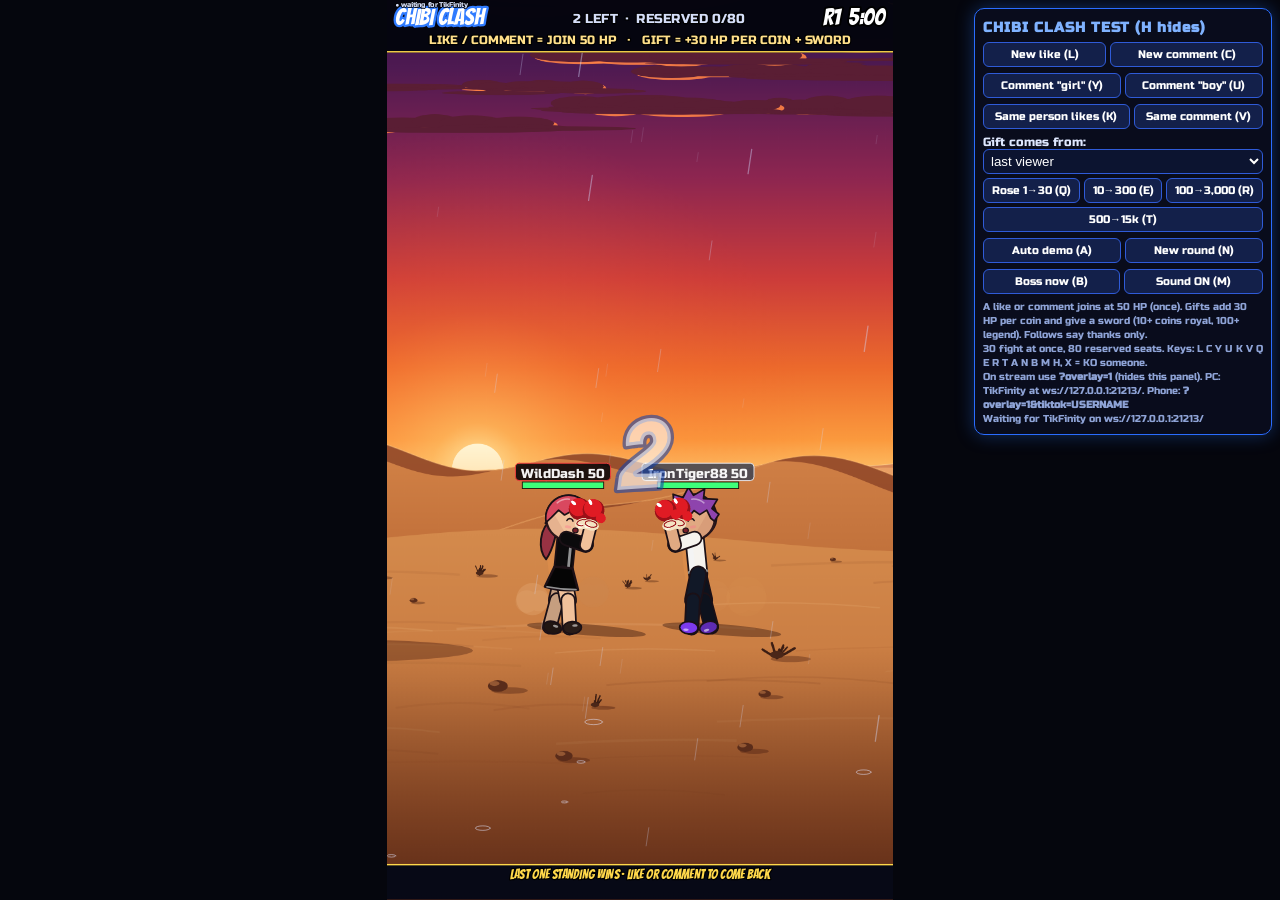
==== commit 8493cd45: "Upright victory dances in both games (autobot-v4) Co-authored-by: aamirshahzad03414587-ops <aamirsha" ====
--- a/index.html
+++ b/index.html
@@ -3,7 +3,7 @@
 <head>
 <meta charset="utf-8">
 <title>CHIBI CLASH</title>
-<!-- autobot-v3: always 2 fighters, viewer DP faces, winner dance, mid-round rejoin -->
+<!-- autobot-v4: upright winner dance (shuffle / fist-pump / wave, no body flip), mid-round rejoin -->
 <meta name="viewport" content="width=device-width, initial-scale=1, maximum-scale=1, user-scalable=no, viewport-fit=cover">
 <meta name="theme-color" content="#05060d">
 <meta name="mobile-web-app-capable" content="yes">
@@ -112,6 +112,6 @@
 <script src="gender.js"></script>
 <script src="chibi.js"></script>
 <script src="live.js"></script>
-<script src="game.js?v=autobot-v3"></script>
+<script src="game.js?v=autobot-v4"></script>
 </body>
 </html>
